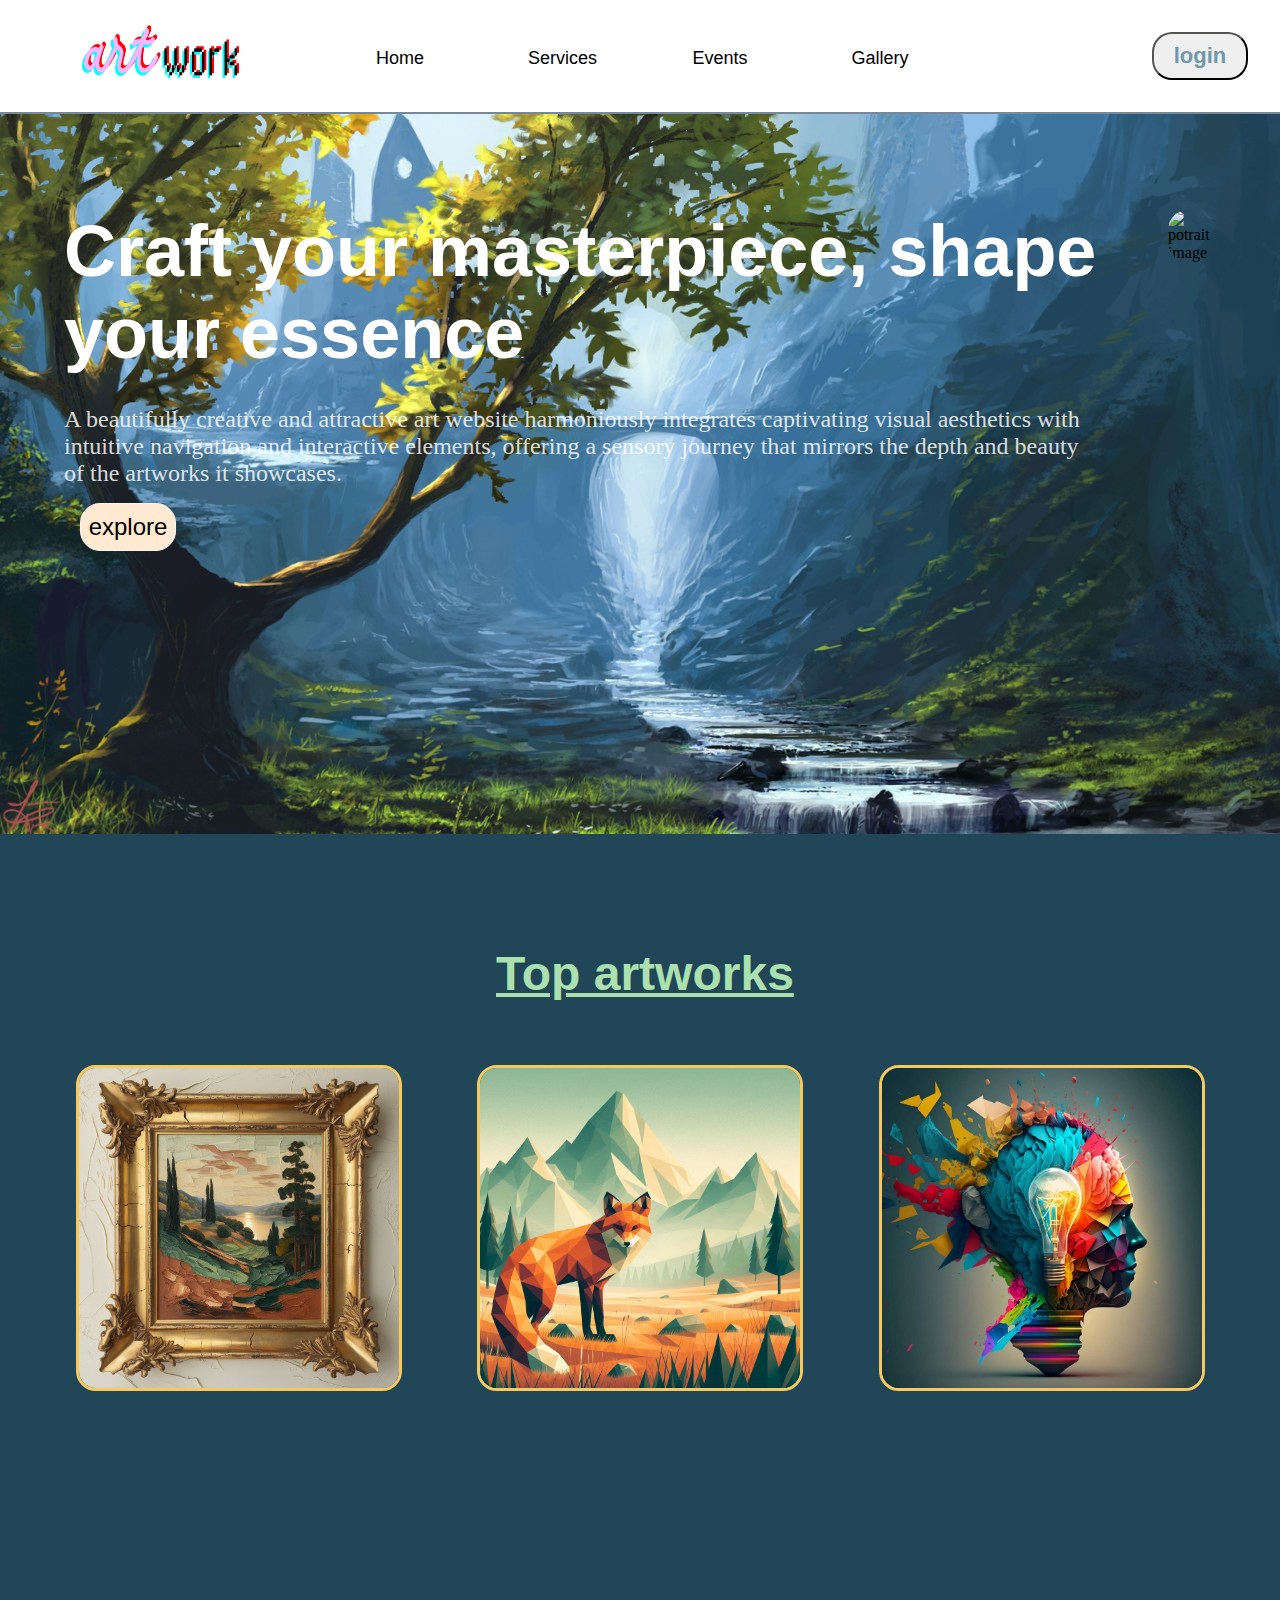
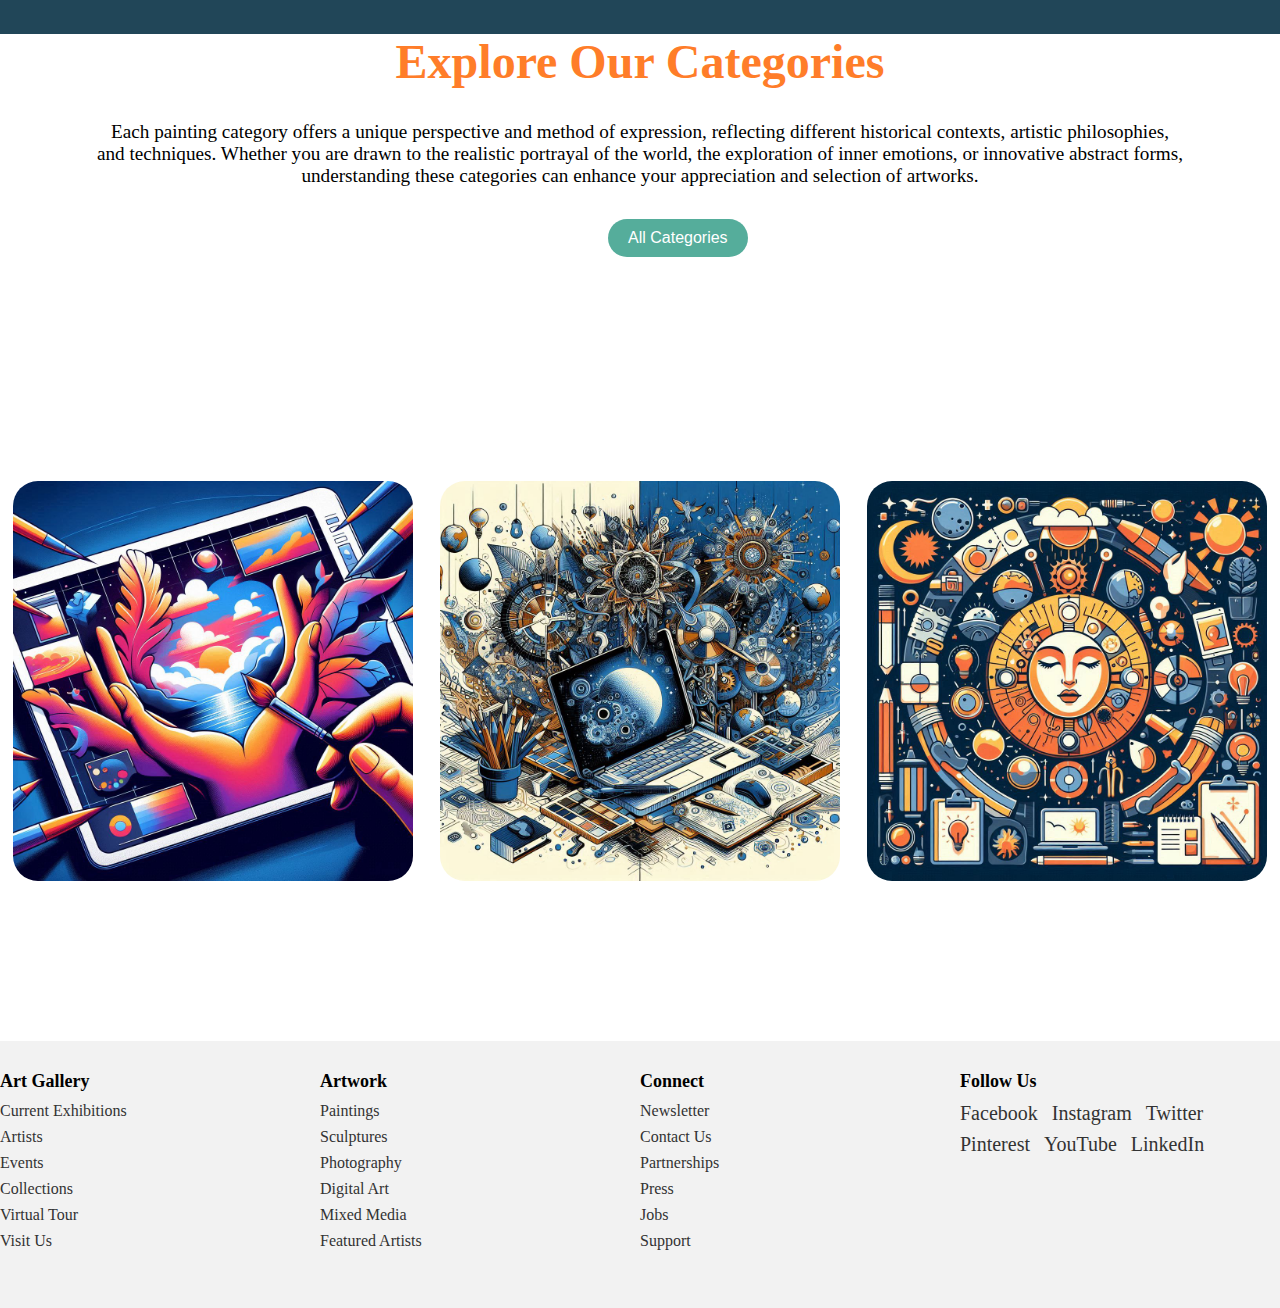
==== index.html @ 4d9608ad "added frames and layouts" ====
<!DOCTYPE html>
<html lang="en">
<head>
    <meta charset="UTF-8">
    <meta name="viewport" content="width=device-width, initial-scale=1.0">
    <title>Document</title>
    <link rel="stylesheet" href="/css/style.css">
</head>
<body>
    <header>
            <nav class="header-nav">
                <img src="/images/logo.png" alt="logo" class="header-image">
                <a href="index.html" class="nav-anchor" id="home">Home</a>
                <a href="" class="nav-anchor" id="services">Services</a>
                <a href="" class="nav-anchor" id="about">Events</a>
                <a href="" class="nav-anchor" id="gallery">Gallery</a>
                    <a href="login.html" class="login"><button>login</button></a>
            </nav>
    </header>

    <main>
        <section class="main-section1">
            <div class="main-div1">
                <div class="main-div1-flex1">
                    <h1 class="main-div1-heading">Craft your masterpiece, shape your essence</h1>
                    <p class="main-div1-para">A beautifully creative and attractive art website harmoniously integrates captivating visual aesthetics with intuitive navigation and interactive elements, offering a sensory journey that mirrors the depth and beauty of the artworks it showcases.</p>
                    <a href="explore.html"><button class="main-div1-exp">explore</button></a>
                </div>
                <div class="main-div1-flex1-image">
                    <img src="https://external-content.duckduckgo.com/iu/?u=https%3A%2F%2Ftse1.mm.bing.net%2Fth%3Fid%3DOIP.Ie0J3CMUo6bsX7vtF73K4gHaFj%26pid%3DApi&f=1&ipt=099fb79ce3328d07645fb3e053c783499cec18a617a24a9f6ced7902114ccb35&ipo=images" alt="potrait image" class="main-div1-image">
                </div>
            </div>


            <div class="frame">
                <div class="main-div2-heading">
                    <h1>Top artworks</h1>
                </div>
                <div class="main-div2">
                        <img src="/images/frame.jpg" alt="Photo 1">
                        <img src="/images/frame2.jpeg" alt="Photo 2">
                        <img src="/images/creative.jpeg" alt="Photo 3">
                </div>
            </div>
            
            
        
            <div class="div-category">
                <h1>Explore Our Categories</h1>
                <p>Each painting category offers a unique perspective and method of expression, reflecting different historical contexts, artistic philosophies, and techniques. Whether you are drawn to the realistic portrayal of the world, the exploration of inner emotions, or innovative abstract forms, understanding these categories can enhance your appreciation and selection of artworks.</p>
                <a href="category.html">
                    <button class="button">All Categories</button>
                </a>
            </div>
  
  
            
            <div class="container">
                <div class="image-container">
                    <img src="/images/slide1.jpeg" alt="Image 1">
                    <div class="text">Nebula</div>
                </div>
                <div class="image-container">
                    <img src="/images/slide2.jpeg" alt="Image 2">
                    <div class="text">Elysium</div>
                </div>
                <div class="image-container">
                    <img src="/images/slide3.jpeg" alt="Image 3">
                    <div class="text">Luminar</div>
                </div>
            </div>
            
        </section>

      
    </main>



        <footer>
            <div class="footer-topics">
                <div class="footer-topic">
                    <h4>Art Gallery</h4>
                    <ul>
                        <li><a href="#">Current Exhibitions</a></li>
                        <li><a href="#">Artists</a></li>
                        <li><a href="#">Events</a></li>
                        <li><a href="#">Collections</a></li>
                        <li><a href="#">Virtual Tour</a></li>
                        <li><a href="#">Visit Us</a></li>
                    </ul>
                </div>
                <div class="footer-topic">
                    <h4>Artwork</h4>
                    <ul>
                        <li><a href="#">Paintings</a></li>
                        <li><a href="#">Sculptures</a></li>
                        <li><a href="#">Photography</a></li>
                        <li><a href="#">Digital Art</a></li>
                        <li><a href="#">Mixed Media</a></li>
                        <li><a href="#">Featured Artists</a></li>
                    </ul>
                </div>
                <div class="footer-topic">
                    <h4>Connect</h4>
                    <ul>
                        <li><a href="#">Newsletter</a></li>
                        <li><a href="#">Contact Us</a></li>
                        <li><a href="#">Partnerships</a></li>
                        <li><a href="#">Press</a></li>
                        <li><a href="#">Jobs</a></li>
                        <li><a href="#">Support</a></li>
                    </ul>
                </div>
                <div class="footer-topic">
                    <h4>Follow Us</h4>
                    <ul class="social-icons">
                        <li><a href="#"><i class="fab fa-facebook"></i> Facebook</a></li>
                        <li><a href="#"><i class="fab fa-instagram"></i> Instagram</a></li>
                        <li><a href="#"><i class="fab fa-twitter"></i> Twitter</a></li>
                        <li><a href="#"><i class="fab fa-pinterest"></i> Pinterest</a></li>
                        <li><a href="#"><i class="fab fa-youtube"></i> YouTube</a></li>
                        <li><a href="#"><i class="fab fa-linkedin"></i> LinkedIn</a></li>
                    </ul>
                </div>
            </div>
        </footer>
        
</body>
</html>
---- css/style.css ----
*{
    padding: 0;
    margin: 0;
}

header{
    display: flex;
    border-bottom:2px solid lightslategrey;
}

.header-image{
    height:7rem;
    width:16rem;
    margin-left:2rem;
}

.header-nav{
    display: flex;
}

.nav-anchor{
    padding:1rem 1rem 1rem 1rem;
    margin-top:2rem;
    margin-left:4rem;
    text-align: center;
    text-decoration: none;
    font-family:'Gill Sans', 'Gill Sans MT', Calibri, 'Trebuchet MS', sans-serif;
    font-size:18px;
    color:black;
    transition:background-color 2s ease;
    height:25px;
    width:4rem;
    border-radius:20px;
   
}

.nav-anchor:hover{
    background-color:rgb(111, 152, 173);
}

.login button{
    height:3rem;
    width:6rem;
    color:rgb(111, 152, 173);
    font-weight:600;
    font-size:22px;
    padding:0.5rem 1rem 0.5rem 1rem;
    margin-top:2rem;
    margin-left:14rem;
    text-align: center;
    text-decoration: none;
    font-family:'Gill Sans', 'Gill Sans MT', Calibri, 'Trebuchet MS', sans-serif;
    border-radius:20px;
}

/* main */

.main-div1{
    display: flex;
    background-image: url(/images/background.jpg);
    height:45rem;
    background-size: cover;
}

.main-div1-flex1{
    margin-top:6rem;
}

.main-div1-heading{
    font-size:4.5rem;
    font-family: Verdana, Geneva, Tahoma, sans-serif;
    color:rgb(255, 255, 255);
    margin-left:4rem;
    margin-right:2rem;
}

.main-div1-para{
    margin-top:2rem;
    margin-left:4rem;
    margin-right:4rem;
    color: rgba(255, 255, 255, 0.838);
}

.main-div1-exp{
    margin-top:1rem;
    margin-left:5rem;
    border-radius:20px;
    border:1px solid whitesmoke;
    height:3rem;
    width:6rem;
    font-size:1.5rem;
    font-family: Verdana, Geneva, Tahoma, sans-serif;
    background-color:#FFE9D0;
    cursor: pointer;
    transition: background-color 1.5s ease;
    /* background-color:rgb(111, 152, 173); */
}

.main-div1-exp:hover {
    background-color: #91DDCF;
 /* Background color on hover */
}

.main-div1-flex1-image{
    flex-direction: column-reverse;
    margin-right:4rem;
    margin-top:6rem;
}

.main-div1-image{
    height:400px;
    width:590px;
    border-radius:20px;
}

.main-div1-para{
    flex-direction: column;
    font-size:1.5rem;
    font-family: Georgia, 'Times New Roman', Times, serif;
}

/* frame */

.frame{
    /* background-color: #ACE1AF; */
    height:800px;
    background-color:rgb(33, 70, 88);
}

  .main-div2-heading h1{
    /* color:rgb(26, 58, 74); */
    color: #ACE1AF;
    margin-left:4rem;
    font-family: Verdana, Geneva, Tahoma, sans-serif;
    width:30rem;
    font-size:3rem;
    padding-left:27rem;
    padding-top:7rem;
    text-decoration: underline;
  }

  .main-div2 {
    display: flex;
    justify-content: space-evenly;
    margin:4rem 0 0 0;
  }

  .main-div2 img {
    width:20rem;
    height:20rem;
    border-radius: 20px;
    border:3px solid rgb(244, 202, 96);
  }

/* hover */
.container {
    display: flex;
    justify-content: space-around;
    margin-top:10rem;
    margin-bottom:10rem;
}

.image-container {
    position: relative;
    width: 400px; /* Adjust width as needed */
    height: 400px; /* Adjust height as needed */
    overflow: hidden;
}

.image-container img {
    width: 100%;
    height: 100%;
    display: block;
    transition: transform 0.5s ease;
    border-radius:25px;
}

.text {
    position: absolute;
    top: 0;
    left: 0;
    width: 100%;
    height: 100%;
    background-color: rgba(0, 0, 0, 0.7); 
    color: #fff;
    font-size:25px;
    display: flex;
    justify-content: center;
    align-items: center;
    opacity: 0;
    transition: opacity 0.9s ease;
    border-radius:25px;
}

.image-container:hover .text {
    opacity: 1;
}text

/* layouts */
  .div-category {
    background-color: #f2f2f2;
    text-align: center;
  }
  
  
  .div-category h1 {
    text-align: center;
    color:#FF7D29;
    font-size:3rem;
  }
  
  
  .div-category p {
    text-align: center;
    font-size:1.2rem;
    margin:2rem 6rem 0 6rem;
  }
  
  .button {
    background-color: #55AD9B;
    color: white;
    padding: 10px 20px;
    border: none;
    border-radius: 20px;
    cursor: pointer;
    margin-left:38rem;
    margin-top:2rem;
    margin-bottom:4rem;
    transition:background-color 1.5 ease;
    font-size:1rem;
    font-weight:500;
  }

  .button:hover{
    background-color:#66dfc9;
  }






/* footer */
footer {
    background-color: #f2f2f2;
    padding: 30px 0;
    text-align: center;
}

.footer-topics {
    display: flex;
    justify-content: space-evenly;
    flex-wrap: wrap;
}

.footer-topic {
    flex: 1 1 20%;
    margin-bottom: 20px;
    text-align: left;
}

.footer-topic h4 {
    font-size: 18px;
    margin-bottom: 10px;
}

ul {
    list-style-type: none;
    padding: 0;
}

ul li {
    margin-bottom: 8px;
}

ul li a {
    color: #333;
    text-decoration: none;
    transition: color 0.3s ease;
}

ul li a:hover {
    color: #666;
}

.social-icons {
    padding: 0;
    margin-top: 10px;
}

.social-icons li {
    display: inline-block;
    margin-right: 10px;
}

.social-icons li a {
    color: #333;
    text-decoration: none;
    font-size: 20px;
}

.social-icons li a:hover {
    color: #666;
}
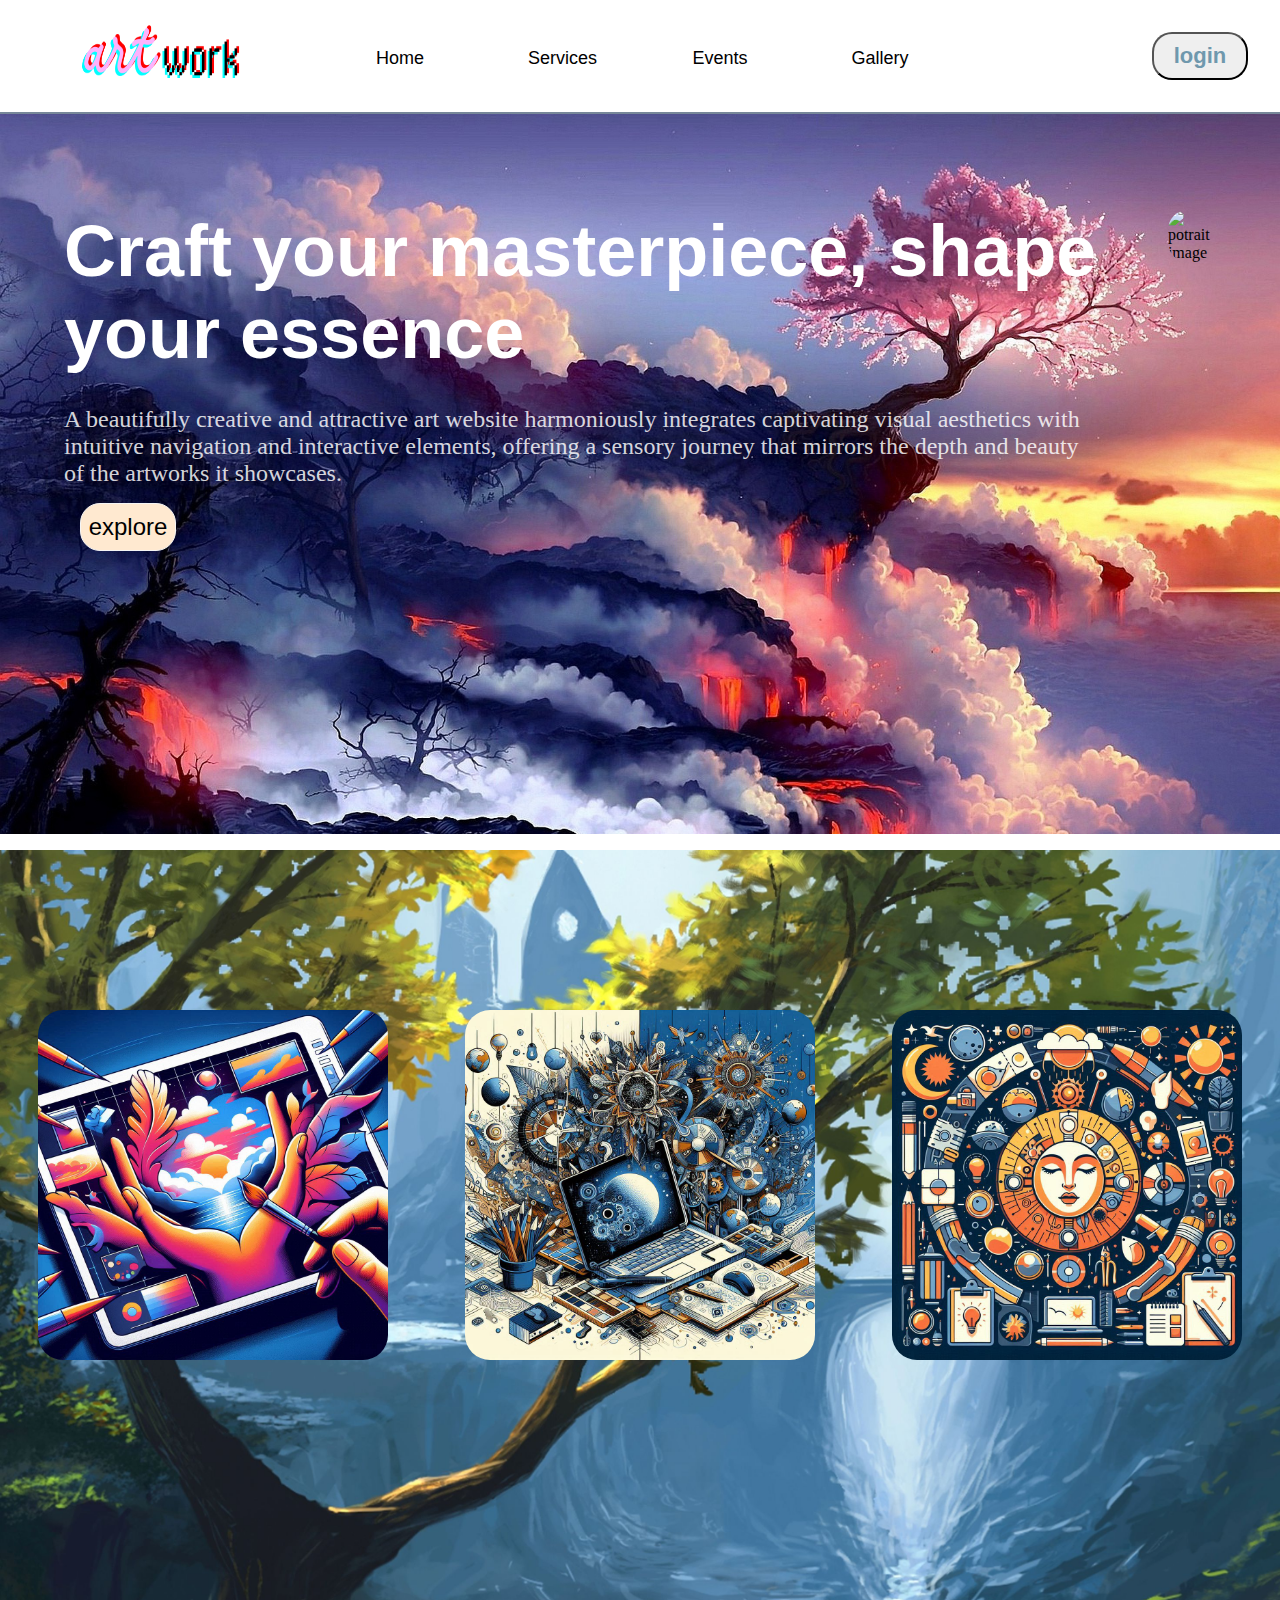
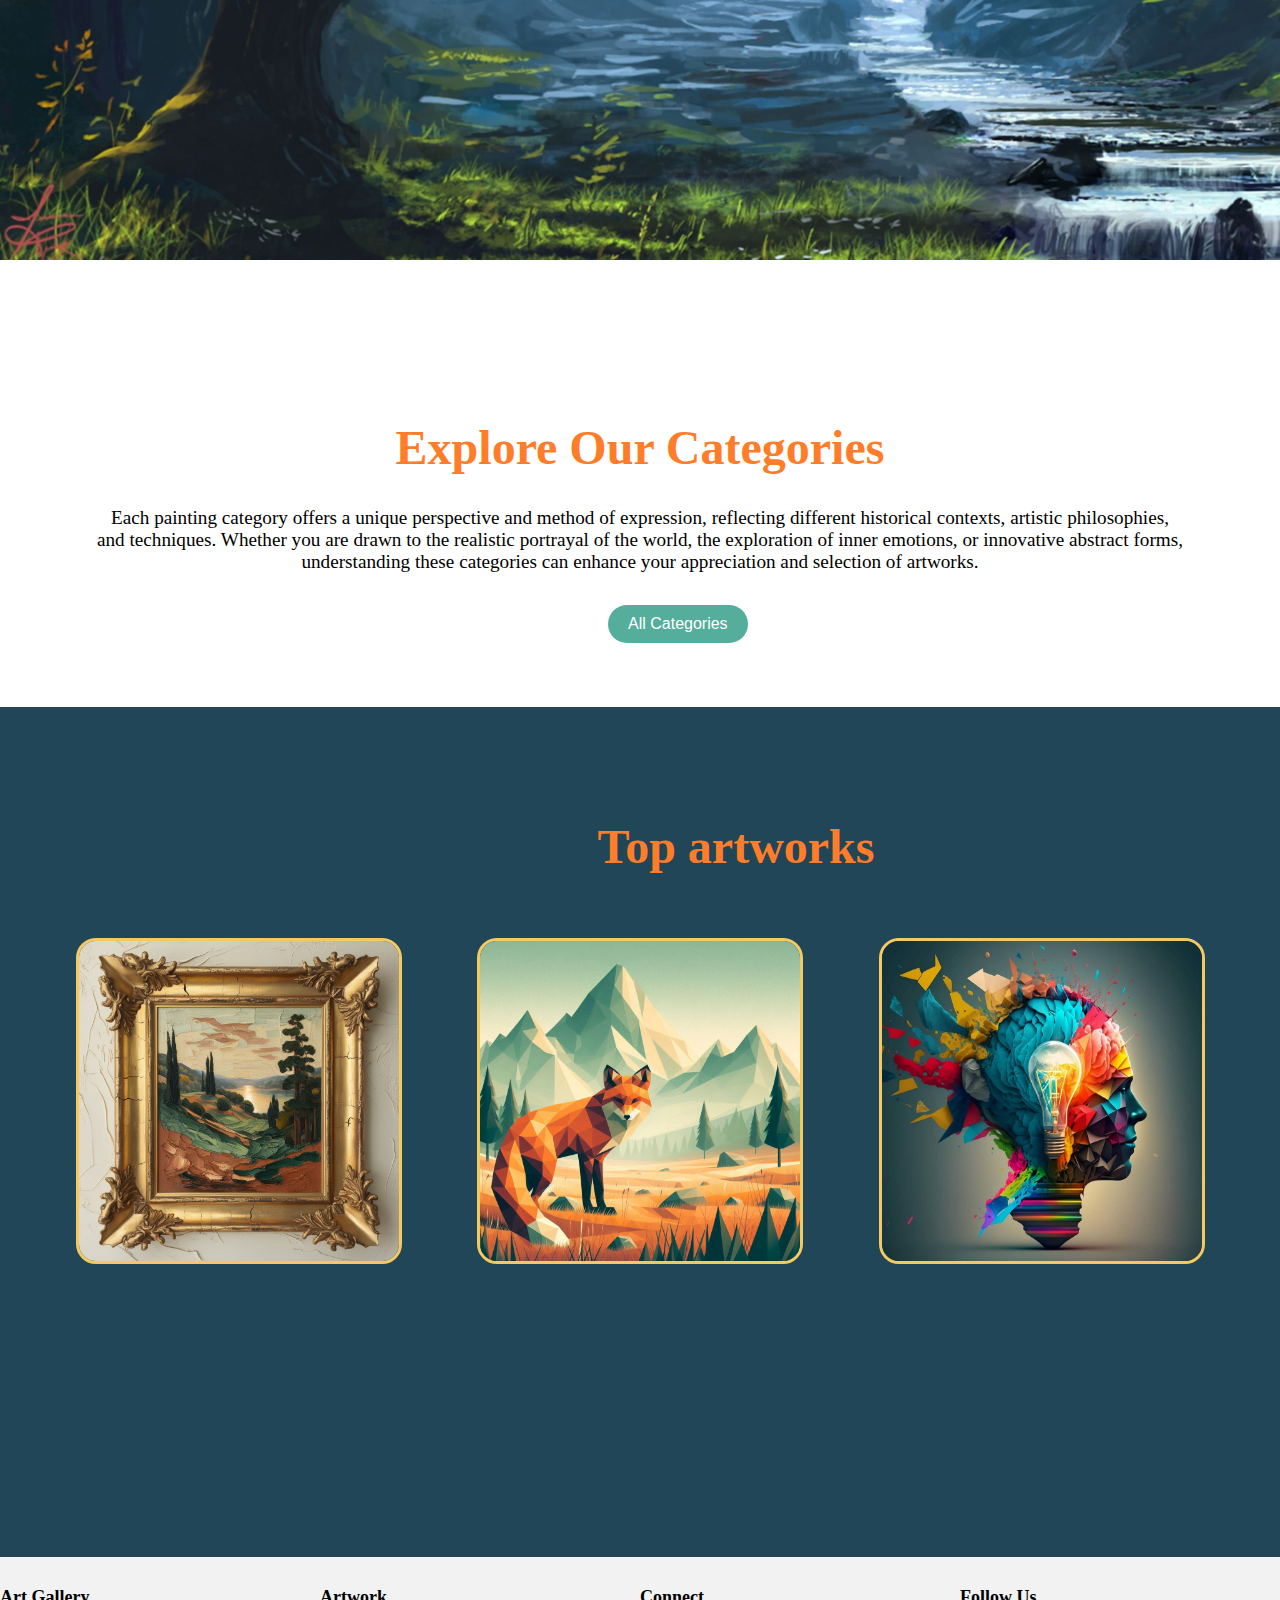
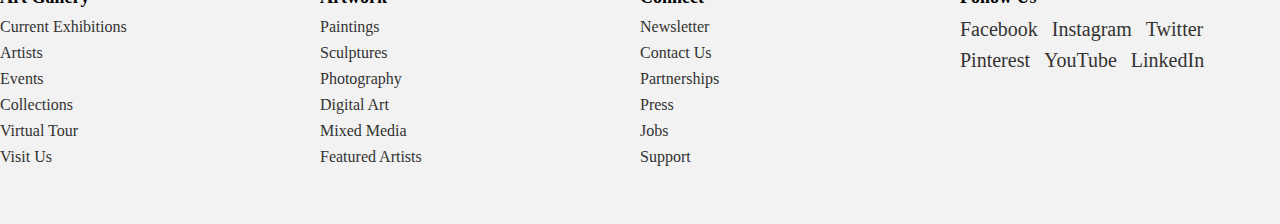
==== commit 4af2d8c4: "added and changes of path in index.html and style.css" ====
--- a/index.html
+++ b/index.html
@@ -4,12 +4,12 @@
     <meta charset="UTF-8">
     <meta name="viewport" content="width=device-width, initial-scale=1.0">
     <title>Document</title>
-    <link rel="stylesheet" href="/css/style.css">
+    <link rel="stylesheet" href="css/style.css">
 </head>
 <body>
     <header>
             <nav class="header-nav">
-                <img src="/images/logo.png" alt="logo" class="header-image">
+                <img src="images/logo.png" alt="logo" class="header-image">
                 <a href="index.html" class="nav-anchor" id="home">Home</a>
                 <a href="" class="nav-anchor" id="services">Services</a>
                 <a href="" class="nav-anchor" id="about">Events</a>
@@ -27,24 +27,34 @@
                     <a href="explore.html"><button class="main-div1-exp">explore</button></a>
                 </div>
                 <div class="main-div1-flex1-image">
-                    <img src="https://external-content.duckduckgo.com/iu/?u=https%3A%2F%2Ftse1.mm.bing.net%2Fth%3Fid%3DOIP.Ie0J3CMUo6bsX7vtF73K4gHaFj%26pid%3DApi&f=1&ipt=099fb79ce3328d07645fb3e053c783499cec18a617a24a9f6ced7902114ccb35&ipo=images" alt="potrait image" class="main-div1-image">
+                    <img src="https://external-content.duckduckgo.com/iu/?u=http%3A%2F%2Fwww.pixelstalk.net%2Fwp-content%2Fuploads%2F2016%2F10%2FPainting-Art-Nature-Wallpapers-Desktop.jpg&f=1&nofb=1&ipt=5b91412e579de47b54fd703dc652f75825d1ce76c73b206f7ee4ee4ba7ee65c0&ipo=images" alt="potrait image" class="main-div1-image">
                 </div>
             </div>
 
 
-            <div class="frame">
-                <div class="main-div2-heading">
-                    <h1>Top artworks</h1>
+            
+            
+            
+        
+            
+  
+  
+            
+            <div class="container">
+                <div class="image-container">
+                    <img src="images/slide1.jpeg" alt="Image 1" class="container-image1">
+                    <div class="text">Nebula</div>
                 </div>
-                <div class="main-div2">
-                        <img src="/images/frame.jpg" alt="Photo 1">
-                        <img src="/images/frame2.jpeg" alt="Photo 2">
-                        <img src="/images/creative.jpeg" alt="Photo 3">
+                <div class="image-container">
+                    <img src="images/slide2.jpeg" alt="Image 2" class="container-image2">
+                    <div class="text">Elysium</div>
+                </div>
+                <div class="image-container">
+                    <img src="images/slide3.jpeg" alt="Image 3" class="container-image3">
+                    <div class="text">Luminar</div>
                 </div>
             </div>
             
-            
-        
             <div class="div-category">
                 <h1>Explore Our Categories</h1>
                 <p>Each painting category offers a unique perspective and method of expression, reflecting different historical contexts, artistic philosophies, and techniques. Whether you are drawn to the realistic portrayal of the world, the exploration of inner emotions, or innovative abstract forms, understanding these categories can enhance your appreciation and selection of artworks.</p>
@@ -52,24 +62,18 @@
                     <button class="button">All Categories</button>
                 </a>
             </div>
-  
-  
-            
-            <div class="container">
-                <div class="image-container">
-                    <img src="/images/slide1.jpeg" alt="Image 1">
-                    <div class="text">Nebula</div>
+
+            <div class="frame">
+                <div class="main-div2-heading">
+                    <h1>Top artworks</h1>
                 </div>
-                <div class="image-container">
-                    <img src="/images/slide2.jpeg" alt="Image 2">
-                    <div class="text">Elysium</div>
-                </div>
-                <div class="image-container">
-                    <img src="/images/slide3.jpeg" alt="Image 3">
-                    <div class="text">Luminar</div>
+                <div class="main-div2">
+                        <img src="images/frame.jpg" alt="Photo 1">
+                        <img src="images/frame2.jpeg" alt="Photo 2">
+                        <img src="images/creative.jpeg" alt="Photo 3">
                 </div>
             </div>
-            
+
         </section>
 
       
--- a/css/style.css
+++ b/css/style.css
@@ -57,7 +57,7 @@
 
 .main-div1{
     display: flex;
-    background-image: url(/images/background.jpg);
+    background-image: url(/images/header\ background\ copy.jpg);
     height:45rem;
     background-size: cover;
 }
@@ -123,20 +123,20 @@
 
 .frame{
     /* background-color: #ACE1AF; */
-    height:800px;
+    height:850px;
     background-color:rgb(33, 70, 88);
 }
 
   .main-div2-heading h1{
     /* color:rgb(26, 58, 74); */
-    color: #ACE1AF;
+    text-align: center;
+    color:#FF7D29;
+    font-size:3rem;
     margin-left:4rem;
-    font-family: Verdana, Geneva, Tahoma, sans-serif;
+    font-family:'Times New Roman', Times, serif;
     width:30rem;
-    font-size:3rem;
     padding-left:27rem;
     padding-top:7rem;
-    text-decoration: underline;
   }
 
   .main-div2 {
@@ -154,16 +154,21 @@
 
 /* hover */
 .container {
+    height:850px;
+    width:auto;
     display: flex;
     justify-content: space-around;
-    margin-top:10rem;
+    padding-top:10rem;
+    margin-top: 1rem;
     margin-bottom:10rem;
+    background-image:url(/images/background.jpg);
+    background-size: cover;
 }
 
 .image-container {
     position: relative;
-    width: 400px; /* Adjust width as needed */
-    height: 400px; /* Adjust height as needed */
+    width: 350px; /* Adjust width as needed */
+    height: 350px; /* Adjust height as needed */
     overflow: hidden;
 }
 
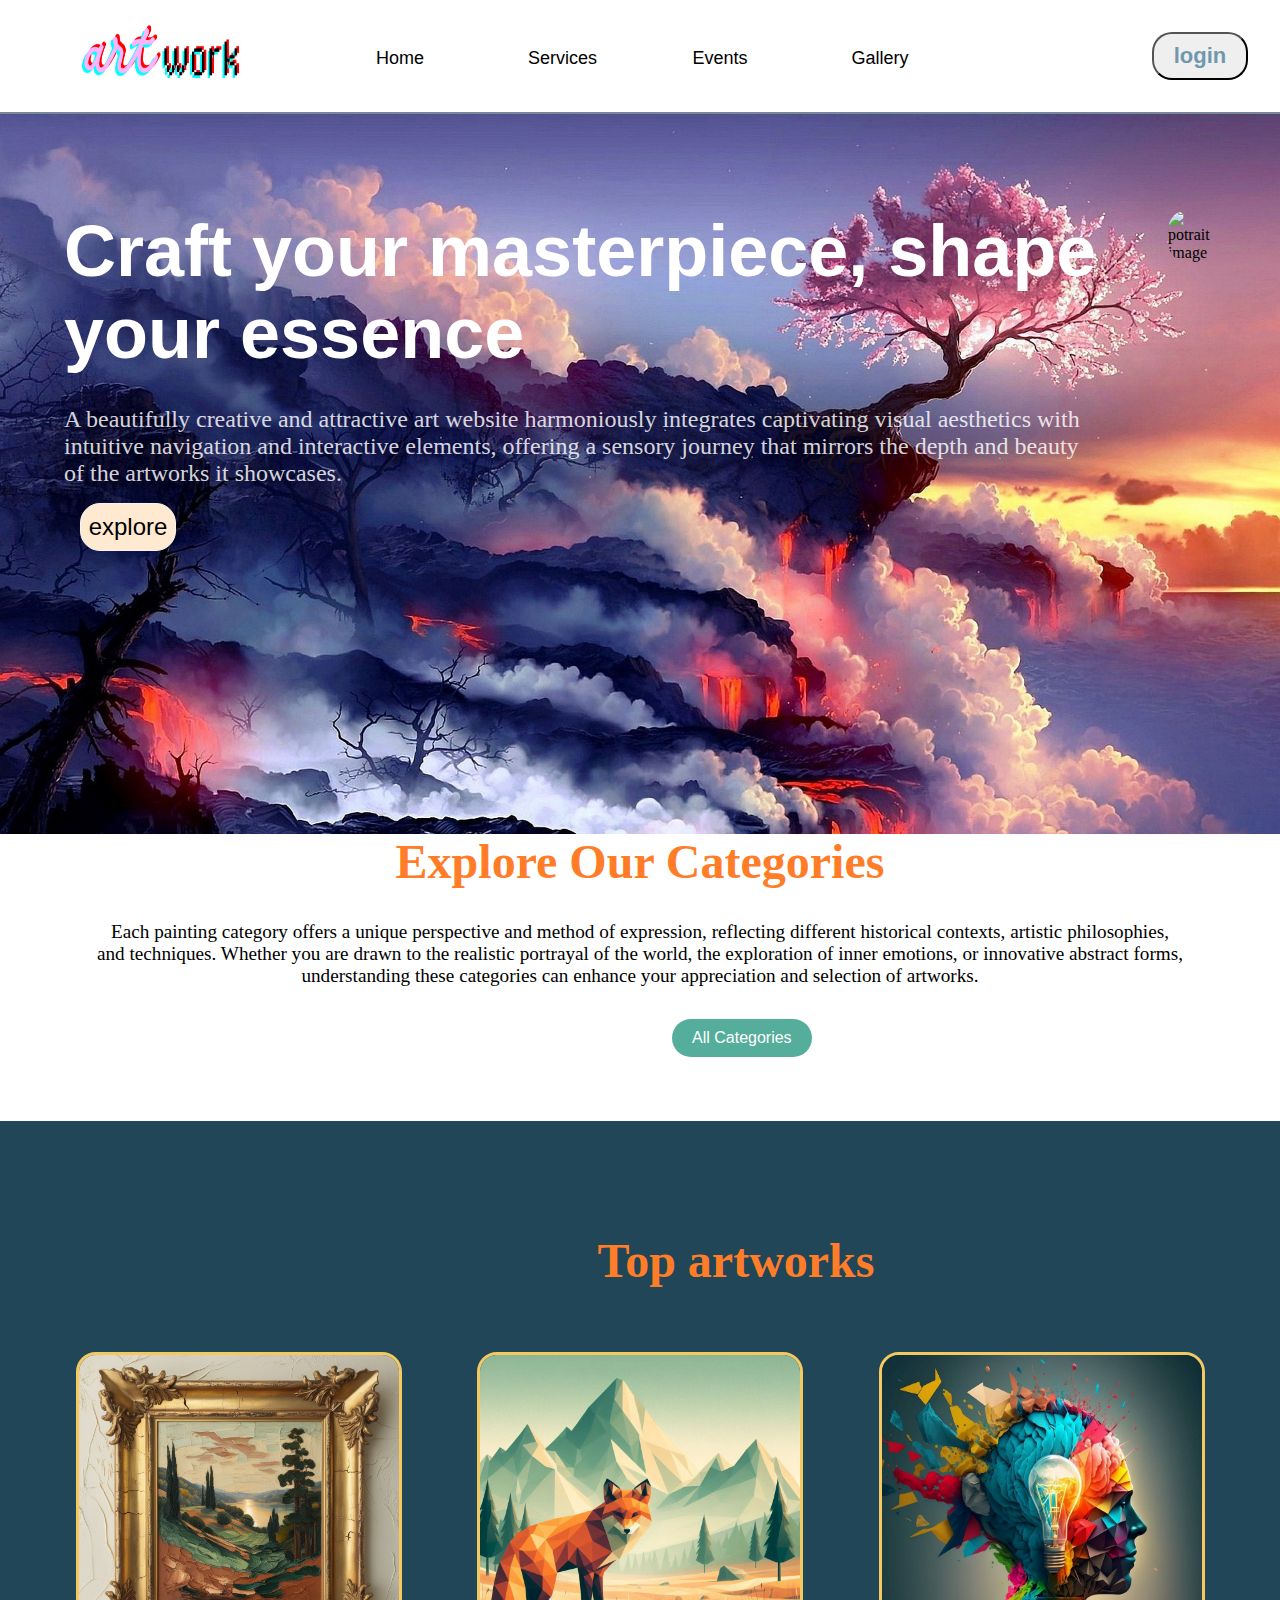
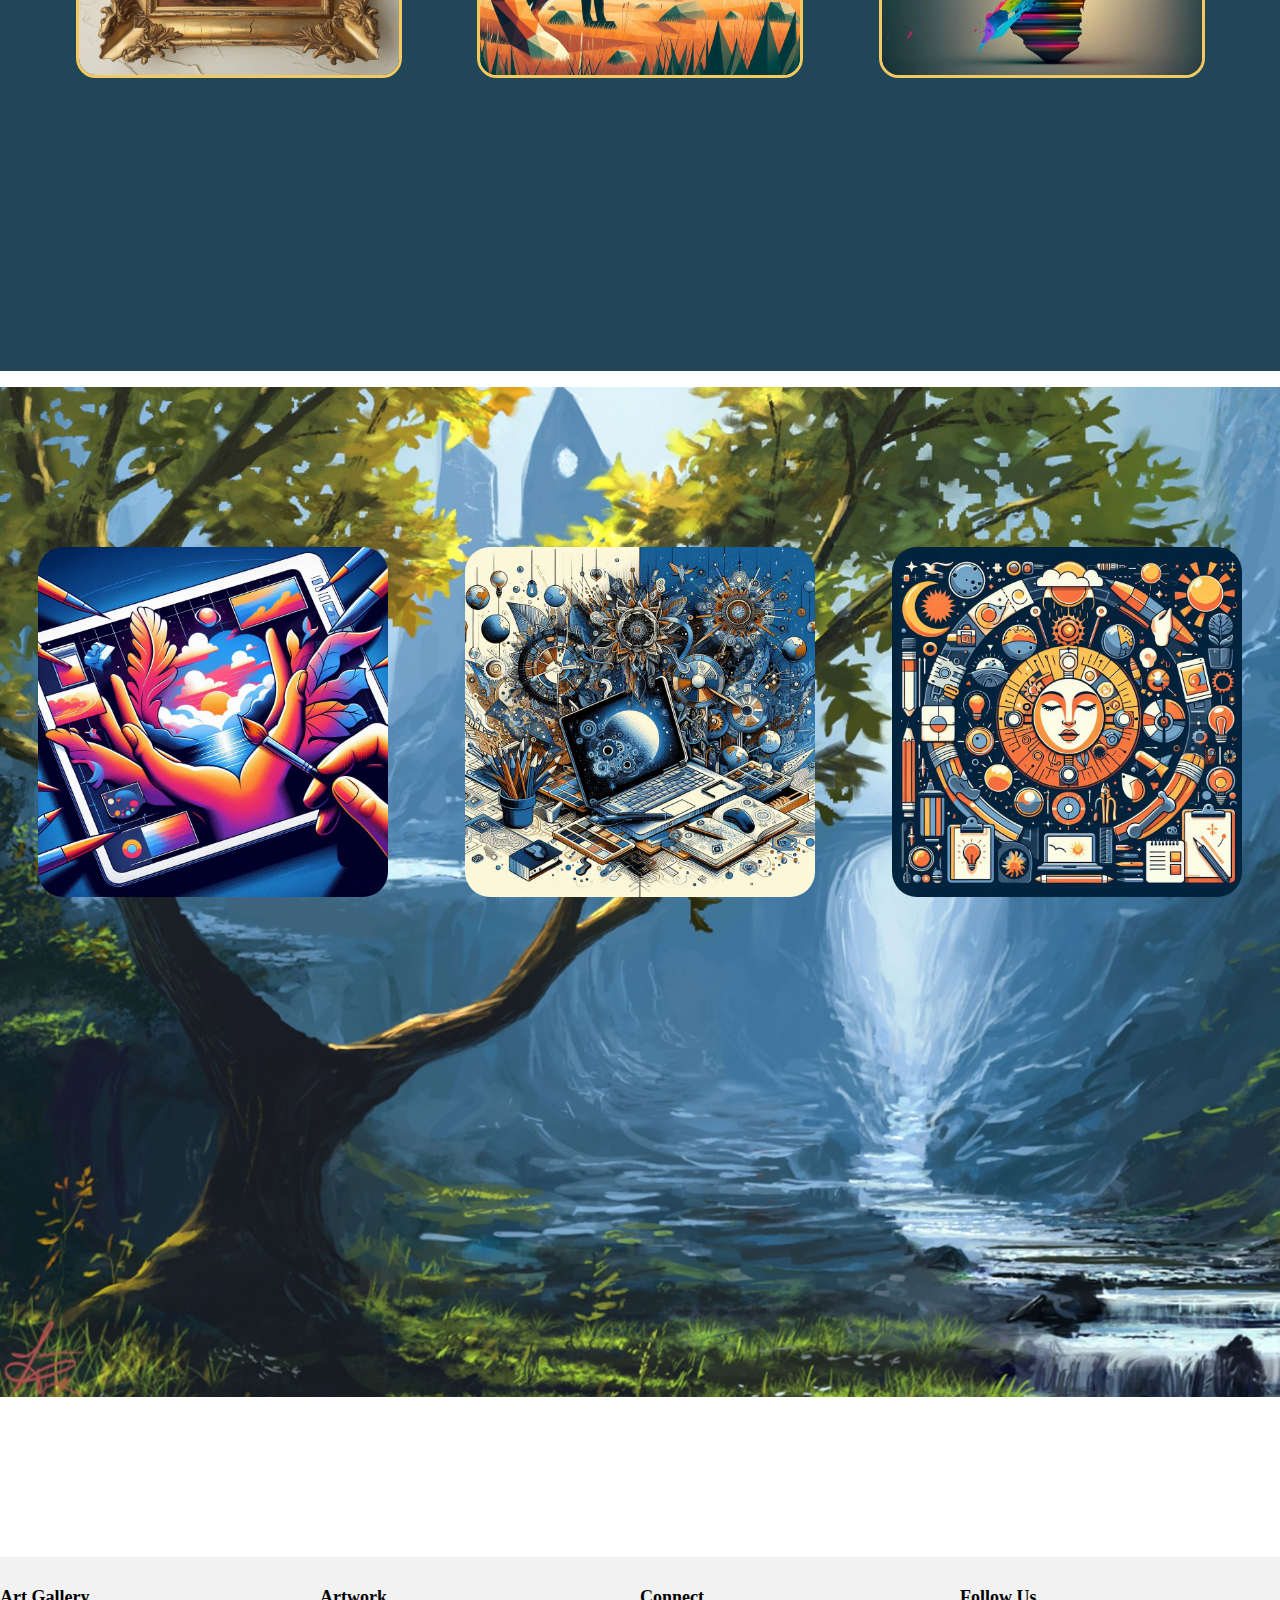
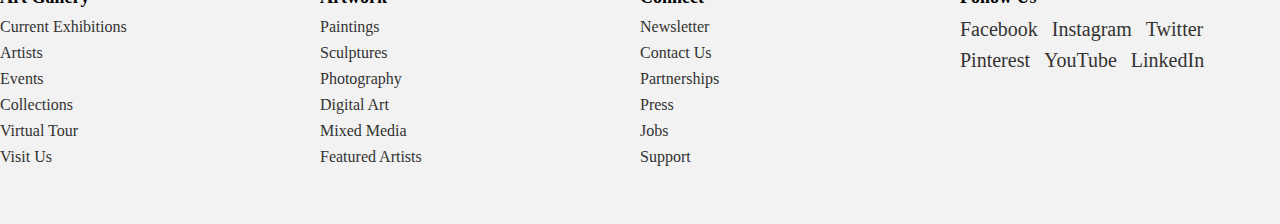
==== commit 186a1c7b: "Merge branch 'main' of https://github.com/rainipun/artwork" ====
--- a/index.html
+++ b/index.html
@@ -31,10 +31,24 @@
                 </div>
             </div>
 
+            <div class="div-category">
+                <h1>Explore Our Categories</h1>
+                <p>Each painting category offers a unique perspective and method of expression, reflecting different historical contexts, artistic philosophies, and techniques. Whether you are drawn to the realistic portrayal of the world, the exploration of inner emotions, or innovative abstract forms, understanding these categories can enhance your appreciation and selection of artworks.</p>
+                <a href="category.html">
+                    <button class="button">All Categories</button>
+                </a>
+            </div>
 
-            
-            
-            
+            <div class="frame">
+                <div class="main-div2-heading">
+                    <h1>Top artworks</h1>
+                </div>
+                <div class="main-div2">
+                        <img src="images/frame.jpg" alt="Photo 1">
+                        <img src="images/frame2.jpeg" alt="Photo 2">
+                        <img src="images/creative.jpeg" alt="Photo 3">
+                </div>
+            </div>
         
             
   
@@ -55,24 +69,7 @@
                 </div>
             </div>
             
-            <div class="div-category">
-                <h1>Explore Our Categories</h1>
-                <p>Each painting category offers a unique perspective and method of expression, reflecting different historical contexts, artistic philosophies, and techniques. Whether you are drawn to the realistic portrayal of the world, the exploration of inner emotions, or innovative abstract forms, understanding these categories can enhance your appreciation and selection of artworks.</p>
-                <a href="category.html">
-                    <button class="button">All Categories</button>
-                </a>
-            </div>
-
-            <div class="frame">
-                <div class="main-div2-heading">
-                    <h1>Top artworks</h1>
-                </div>
-                <div class="main-div2">
-                        <img src="images/frame.jpg" alt="Photo 1">
-                        <img src="images/frame2.jpeg" alt="Photo 2">
-                        <img src="images/creative.jpeg" alt="Photo 3">
-                </div>
-            </div>
+          
 
         </section>
 
@@ -131,4 +128,4 @@
         </footer>
         
 </body>
-</html>+</html>
--- a/css/style.css
+++ b/css/style.css
@@ -228,7 +228,7 @@
     border: none;
     border-radius: 20px;
     cursor: pointer;
-    margin-left:38rem;
+    margin-left:42rem;
     margin-top:2rem;
     margin-bottom:4rem;
     transition:background-color 1.5 ease;
